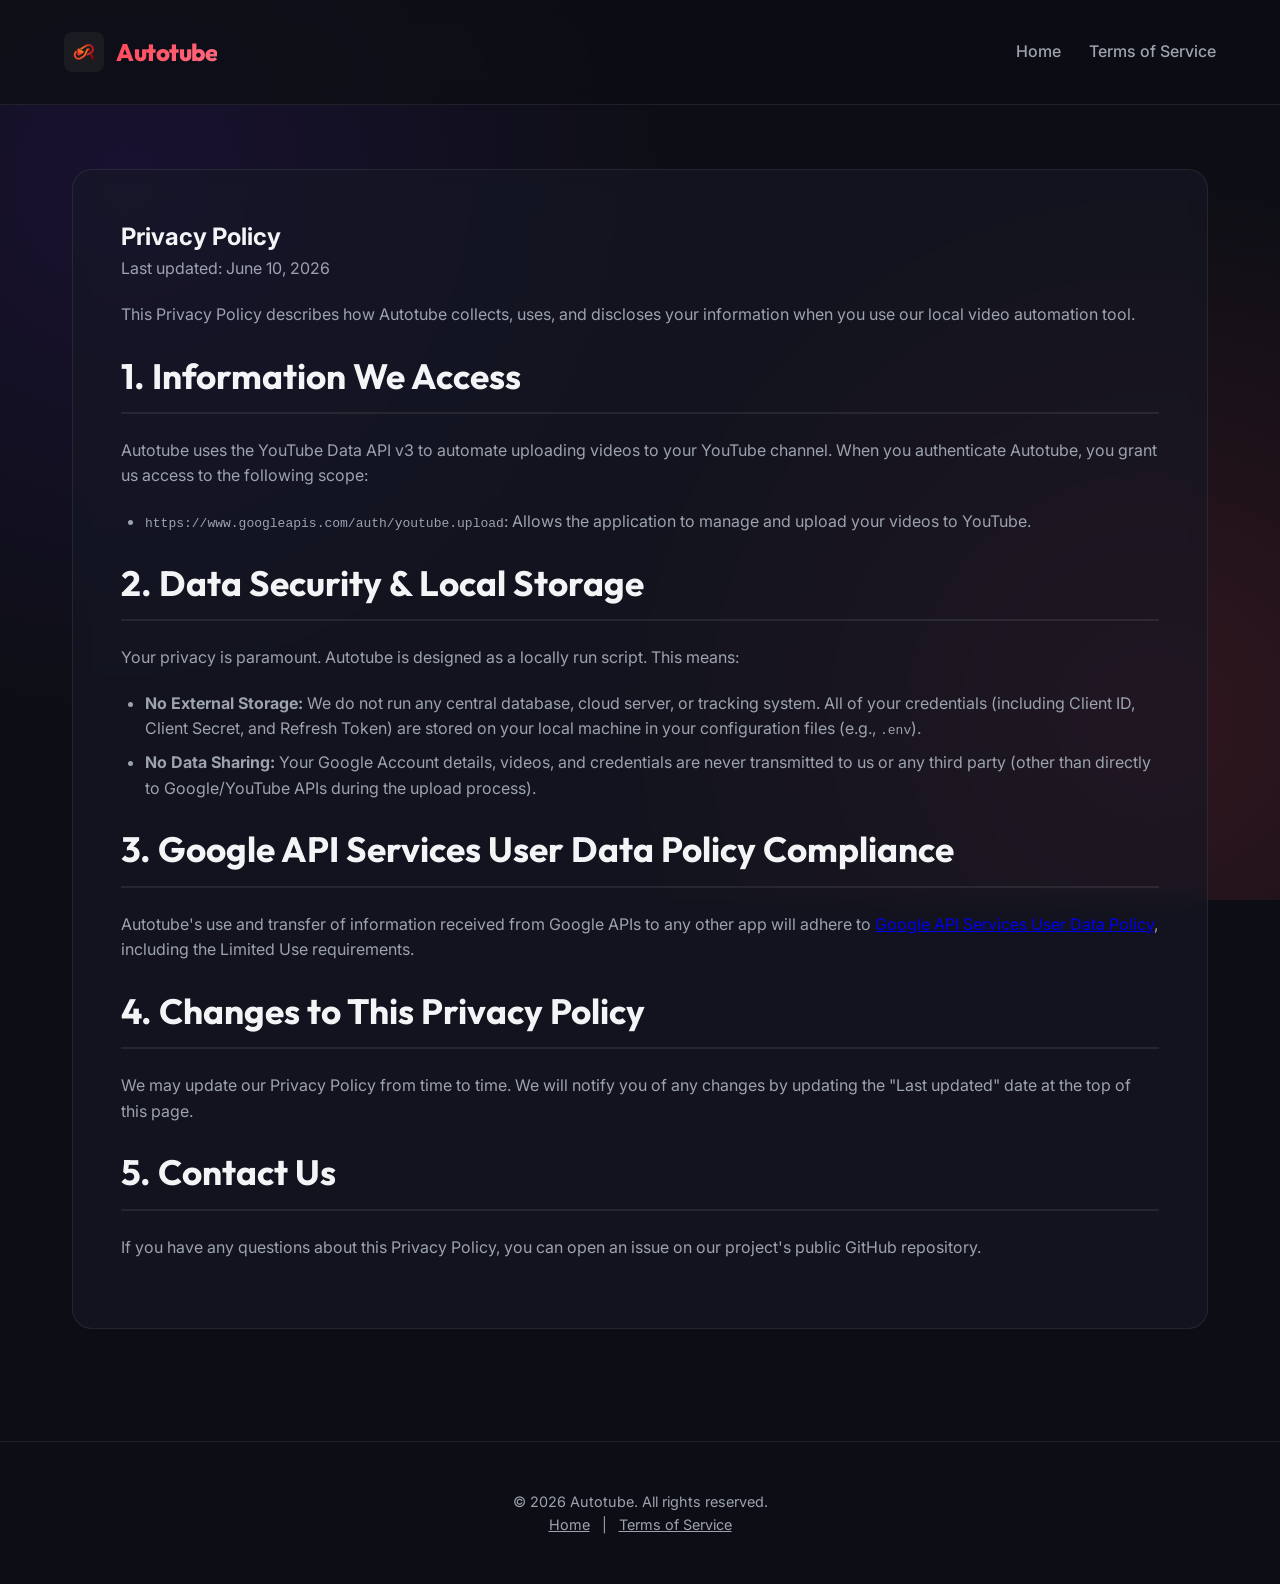
==== docs/privacy.html @ dfcd7762 "docs: rename web/ to docs/ for direct GitHub Pages compatibility" ====
<!DOCTYPE html>
<html lang="en">
<head>
  <meta charset="UTF-8">
  <meta name="viewport" content="width=device-width, initial-scale=1.0">
  <meta name="description" content="Autotube Privacy Policy: Understand how your credentials and YouTube data are processed locally and securely.">
  <title>Privacy Policy — Autotube</title>
  <link rel="stylesheet" href="style.css">
</head>
<body>

  <header>
    <div class="logo-container">
      <img src="logo.png" alt="Autotube Logo" class="logo-icon" id="header-logo">
      <span class="logo-text">Autotube</span>
    </div>
    <nav>
      <a href="index.html" id="nav-home">Home</a>
      <a href="terms.html" id="nav-terms">Terms of Service</a>
    </nav>
  </header>

  <main>
    <section class="content-section">
      <h1>Privacy Policy</h1>
      <p>Last updated: June 10, 2026</p>
      
      <p>This Privacy Policy describes how Autotube collects, uses, and discloses your information when you use our local video automation tool.</p>

      <h2>1. Information We Access</h2>
      <p>Autotube uses the YouTube Data API v3 to automate uploading videos to your YouTube channel. When you authenticate Autotube, you grant us access to the following scope:</p>
      <ul>
        <li><code>https://www.googleapis.com/auth/youtube.upload</code>: Allows the application to manage and upload your videos to YouTube.</li>
      </ul>

      <h2>2. Data Security & Local Storage</h2>
      <p>Your privacy is paramount. Autotube is designed as a locally run script. This means:</p>
      <ul>
        <li><strong>No External Storage:</strong> We do not run any central database, cloud server, or tracking system. All of your credentials (including Client ID, Client Secret, and Refresh Token) are stored on your local machine in your configuration files (e.g., <code>.env</code>).</li>
        <li><strong>No Data Sharing:</strong> Your Google Account details, videos, and credentials are never transmitted to us or any third party (other than directly to Google/YouTube APIs during the upload process).</li>
      </ul>

      <h2>3. Google API Services User Data Policy Compliance</h2>
      <p>Autotube's use and transfer of information received from Google APIs to any other app will adhere to <a href="https://developers.google.com/terms/api-services-user-data-policy" target="_blank" rel="noopener noreferrer">Google API Services User Data Policy</a>, including the Limited Use requirements.</p>

      <h2>4. Changes to This Privacy Policy</h2>
      <p>We may update our Privacy Policy from time to time. We will notify you of any changes by updating the "Last updated" date at the top of this page.</p>

      <h2>5. Contact Us</h2>
      <p>If you have any questions about this Privacy Policy, you can open an issue on our project's public GitHub repository.</p>
    </section>
  </main>

  <footer>
    <p>&copy; 2026 Autotube. All rights reserved.</p>
    <p>
      <a href="index.html" id="footer-home">Home</a> | 
      <a href="terms.html" id="footer-terms">Terms of Service</a>
    </p>
  </footer>

</body>
</html>
---- docs/style.css ----
@import url('https://fonts.googleapis.com/css2?family=Inter:wght@400;500;600&family=Outfit:wght@500;700;800&display=swap');

:root {
  --bg-color: #0d0e15;
  --card-bg: rgba(22, 24, 38, 0.6);
  --border-color: rgba(255, 255, 255, 0.08);
  --text-main: #f3f4f6;
  --text-muted: #9ca3af;
  --primary: #ff4757;
  --primary-glow: rgba(255, 71, 87, 0.35);
  --secondary: #ff6b81;
  --accent: #5f27cd;
  --font-title: 'Outfit', sans-serif;
  --font-body: 'Inter', sans-serif;
}

* {
  box-sizing: border-box;
  margin: 0;
  padding: 0;
}

body {
  background-color: var(--bg-color);
  color: var(--text-main);
  font-family: var(--font-body);
  line-height: 1.6;
  overflow-x: hidden;
  background-image: 
    radial-gradient(circle at 10% 20%, rgba(95, 39, 205, 0.15) 0%, transparent 40%),
    radial-gradient(circle at 90% 80%, rgba(255, 71, 87, 0.15) 0%, transparent 40%);
  background-attachment: fixed;
}

header {
  padding: 2rem 5%;
  display: flex;
  justify-content: space-between;
  align-items: center;
  border-bottom: 1px solid var(--border-color);
  backdrop-filter: blur(12px);
  position: sticky;
  top: 0;
  z-index: 100;
  background: rgba(13, 14, 21, 0.8);
}

.logo-container {
  display: flex;
  align-items: center;
  gap: 12px;
}

.logo-icon {
  width: 40px;
  height: 40px;
  border-radius: 8px;
  object-fit: cover;
}

.logo-text {
  font-family: var(--font-title);
  font-size: 1.5rem;
  font-weight: 800;
  background: linear-gradient(135deg, var(--primary), var(--secondary));
  -webkit-background-clip: text;
  -webkit-text-fill-color: transparent;
  letter-spacing: -0.5px;
}

nav a {
  color: var(--text-muted);
  text-decoration: none;
  margin-left: 1.5rem;
  font-weight: 500;
  transition: color 0.3s;
}

nav a:hover {
  color: var(--primary);
}

main {
  max-width: 1200px;
  margin: 0 auto;
  padding: 4rem 2rem;
}

.hero {
  text-align: center;
  margin-bottom: 5rem;
}

.hero h1 {
  font-family: var(--font-title);
  font-size: 3.5rem;
  font-weight: 800;
  line-height: 1.2;
  margin-bottom: 1.5rem;
  background: linear-gradient(135deg, #ffffff 30%, #a5b4fc 100%);
  -webkit-background-clip: text;
  -webkit-text-fill-color: transparent;
}

.hero p {
  font-size: 1.25rem;
  color: var(--text-muted);
  max-width: 700px;
  margin: 0 auto 2rem auto;
}

.btn {
  display: inline-block;
  background: linear-gradient(135deg, var(--primary), var(--secondary));
  color: white;
  padding: 0.8rem 2rem;
  border-radius: 30px;
  text-decoration: none;
  font-weight: 600;
  font-family: var(--font-title);
  box-shadow: 0 4px 15px var(--primary-glow);
  transition: transform 0.2s, box-shadow 0.2s;
}

.btn:hover {
  transform: translateY(-2px);
  box-shadow: 0 6px 20px rgba(255, 71, 87, 0.5);
}

.features {
  display: grid;
  grid-template-columns: repeat(auto-fit, minmax(300px, 1fr));
  gap: 2rem;
  margin-bottom: 5rem;
}

.card {
  background: var(--card-bg);
  border: 1px solid var(--border-color);
  padding: 2.5rem;
  border-radius: 16px;
  backdrop-filter: blur(8px);
  transition: transform 0.3s, border-color 0.3s;
}

.card:hover {
  transform: translateY(-5px);
  border-color: rgba(255, 71, 87, 0.3);
}

.card h3 {
  font-family: var(--font-title);
  font-size: 1.5rem;
  margin-bottom: 1rem;
}

.card p {
  color: var(--text-muted);
}

.content-section {
  background: var(--card-bg);
  border: 1px solid var(--border-color);
  padding: 3rem;
  border-radius: 20px;
  backdrop-filter: blur(8px);
  margin-bottom: 3rem;
}

.content-section h2 {
  font-family: var(--font-title);
  font-size: 2.2rem;
  margin-bottom: 1.5rem;
  border-bottom: 2px solid var(--border-color);
  padding-bottom: 0.5rem;
}

.content-section h3 {
  font-family: var(--font-title);
  font-size: 1.3rem;
  margin-top: 1.5rem;
  margin-bottom: 0.5rem;
  color: var(--secondary);
}

.content-section p, .content-section ul {
  margin-bottom: 1.25rem;
  color: var(--text-muted);
}

.content-section ul {
  padding-left: 1.5rem;
}

.content-section li {
  margin-bottom: 0.5rem;
}

footer {
  text-align: center;
  padding: 3rem 0;
  border-top: 1px solid var(--border-color);
  color: var(--text-muted);
  font-size: 0.9rem;
}

footer a {
  color: var(--text-muted);
  text-decoration: underline;
  margin: 0 0.5rem;
}

footer a:hover {
  color: var(--primary);
}

@media (max-width: 768px) {
  .hero h1 {
    font-size: 2.5rem;
  }
  header {
    flex-direction: column;
    gap: 1rem;
  }
  nav a {
    margin: 0 0.75rem;
  }
}
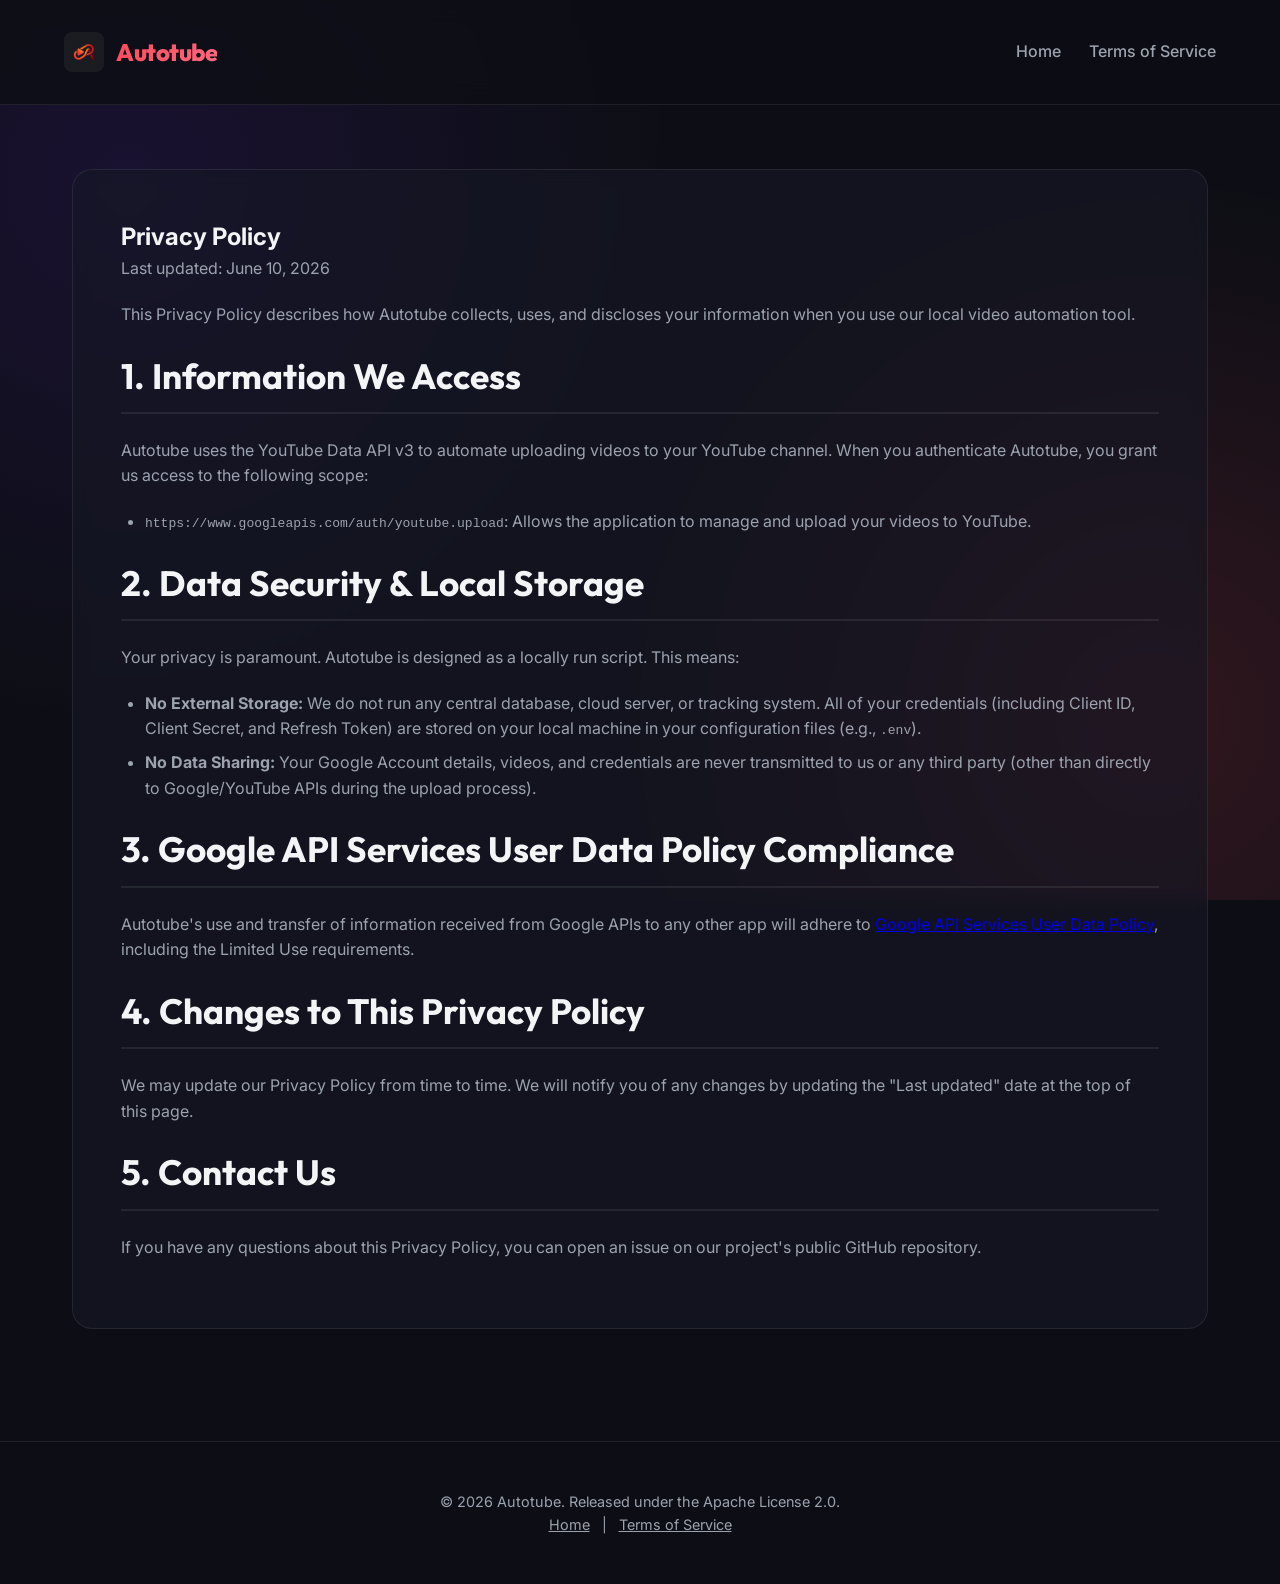
==== commit b90a52c0: "docs: update source code link to repository and set license to Apache 2.0" ====
--- a/docs/privacy.html
+++ b/docs/privacy.html
@@ -52,7 +52,7 @@
   </main>
 
   <footer>
-    <p>&copy; 2026 Autotube. All rights reserved.</p>
+    <p>&copy; 2026 Autotube. Released under the Apache License 2.0.</p>
     <p>
       <a href="index.html" id="footer-home">Home</a> | 
       <a href="terms.html" id="footer-terms">Terms of Service</a>
